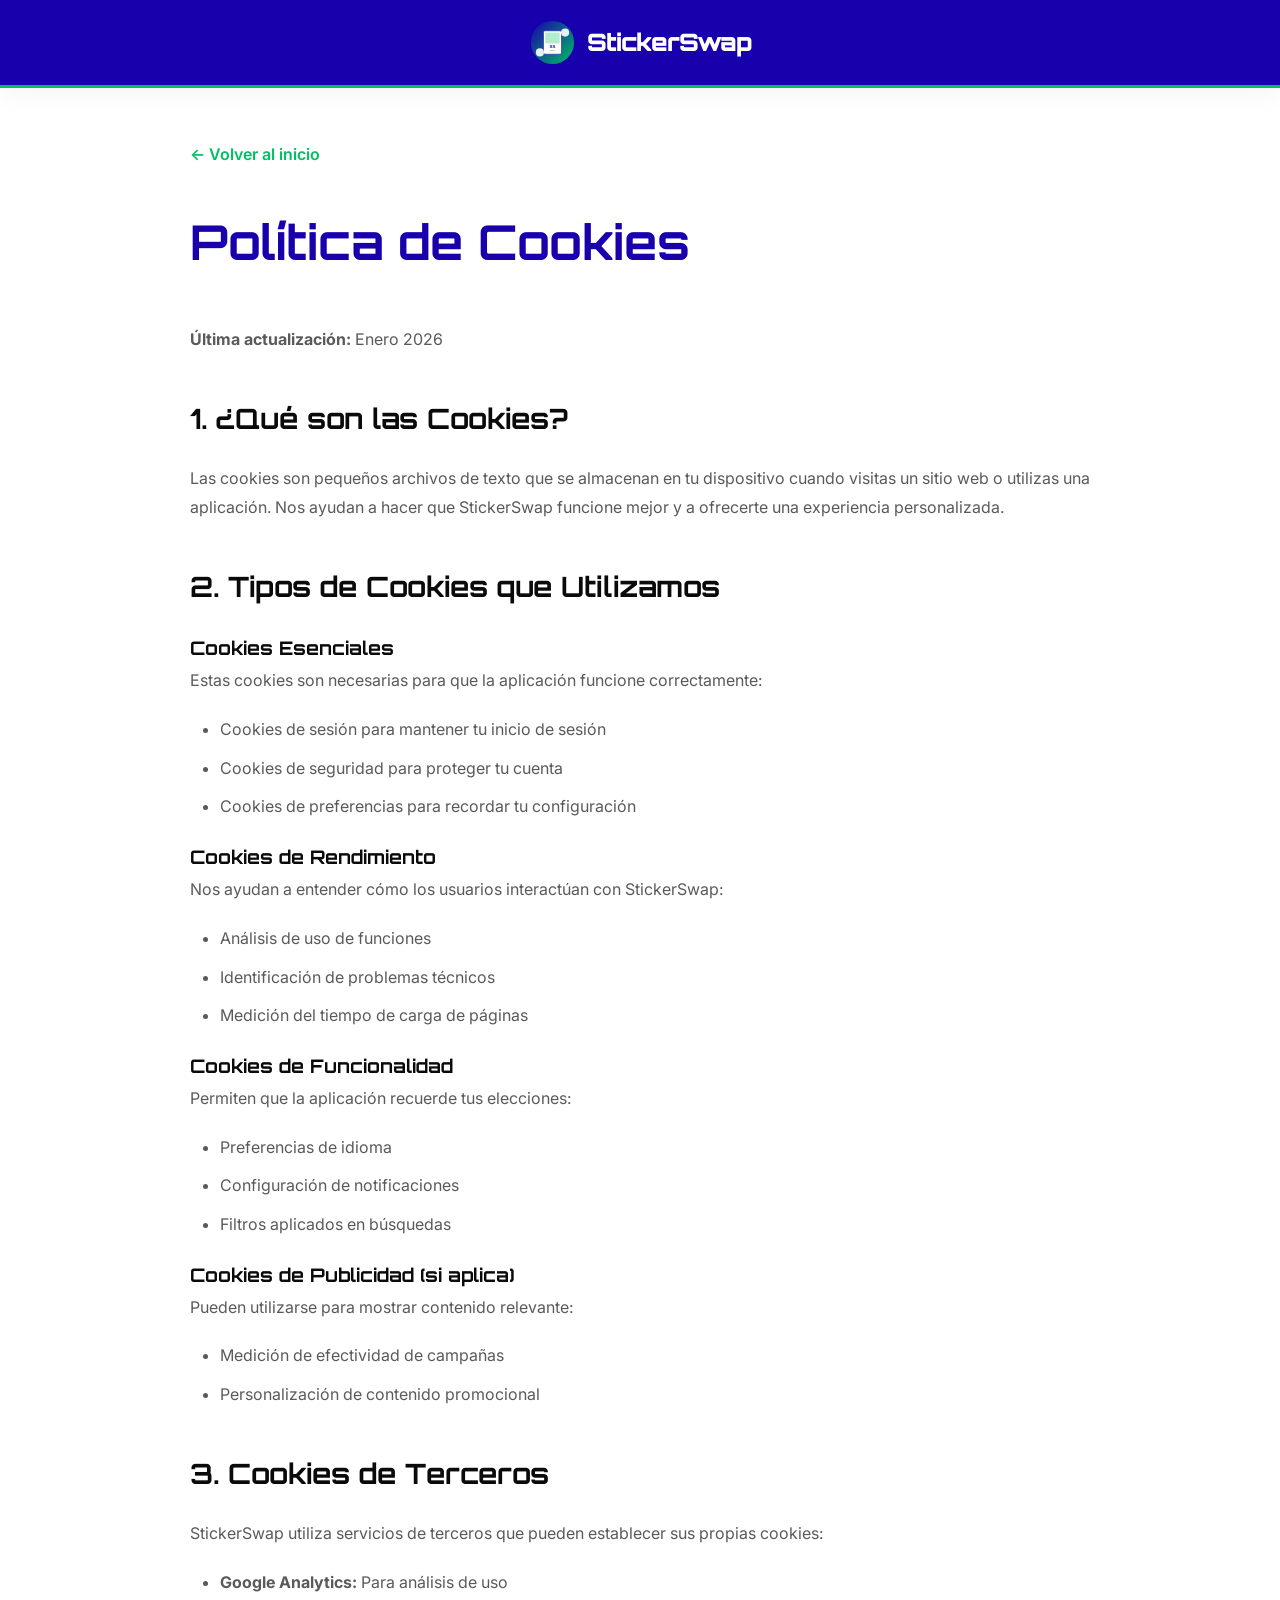
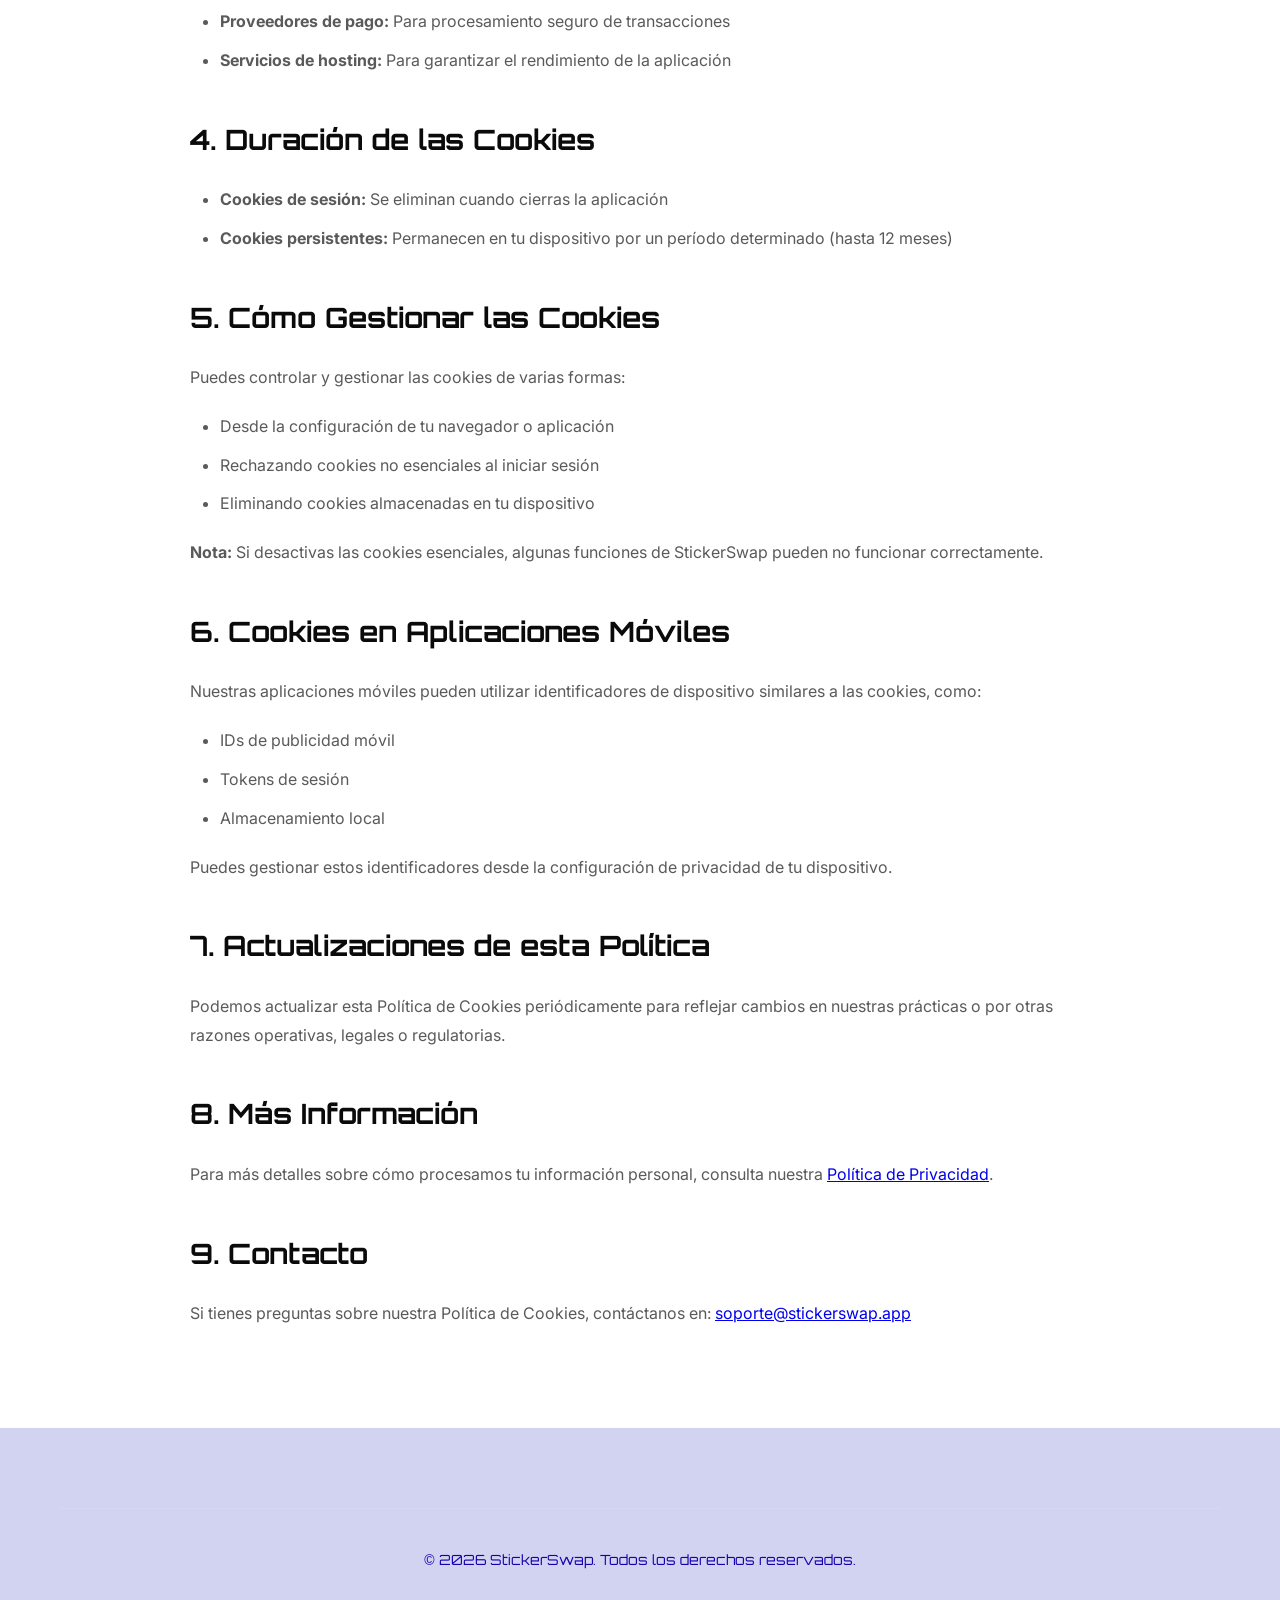
==== cookies.html @ e16f17c2 "Initial commit: StickerSwapWeb project" ====
<!DOCTYPE html>
<html lang="es">
<head>
    <meta charset="UTF-8">
    <meta name="viewport" content="width=device-width, initial-scale=1.0">
    <title>Política de Cookies - StickerSwap</title>
    <link rel="preconnect" href="https://fonts.googleapis.com">
    <link rel="preconnect" href="https://fonts.gstatic.com" crossorigin>
    <link href="https://fonts.googleapis.com/css2?family=Orbitron:wght@400;500;600;700;800;900&family=Inter:wght@300;400;500;600;700&display=swap" rel="stylesheet">
    <link rel="stylesheet" href="styles.css">
    <style>
        .legal-page {
            padding: 140px 0 80px;
            background: white;
        }
        .legal-content {
            max-width: 900px;
            margin: 0 auto;
            line-height: 1.8;
        }
        .legal-content h1 {
            font-size: 48px;
            margin-bottom: 40px;
            color: var(--primary);
        }
        .legal-content h2 {
            font-size: 28px;
            margin-top: 40px;
            margin-bottom: 20px;
            color: var(--dark);
        }
        .legal-content p {
            margin-bottom: 20px;
            color: #5a5a5a;
        }
        .legal-content ul {
            margin-bottom: 20px;
            padding-left: 30px;
        }
        .legal-content li {
            margin-bottom: 10px;
            color: #5a5a5a;
        }
        .back-link {
            display: inline-block;
            margin-bottom: 30px;
            color: var(--secondary);
            text-decoration: none;
            font-weight: 600;
        }
        .back-link:hover {
            text-decoration: underline;
        }
    </style>
</head>
<body>
    <nav>
        <div class="container">
            <div class="logo">
                <img src="assets/logo-placeholder.svg" alt="StickerSwap Logo">
                <span>StickerSwap</span>
            </div>
        </div>
    </nav>

    <section class="legal-page">
        <div class="container">
            <div class="legal-content">
                <a href="index.html" class="back-link">← Volver al inicio</a>
                <h1>Política de Cookies</h1>
                
                <p><strong>Última actualización:</strong> Enero 2026</p>
                
                <h2>1. ¿Qué son las Cookies?</h2>
                <p>Las cookies son pequeños archivos de texto que se almacenan en tu dispositivo cuando visitas un sitio web o utilizas una aplicación. Nos ayudan a hacer que StickerSwap funcione mejor y a ofrecerte una experiencia personalizada.</p>
                
                <h2>2. Tipos de Cookies que Utilizamos</h2>
                
                <h3>Cookies Esenciales</h3>
                <p>Estas cookies son necesarias para que la aplicación funcione correctamente:</p>
                <ul>
                    <li>Cookies de sesión para mantener tu inicio de sesión</li>
                    <li>Cookies de seguridad para proteger tu cuenta</li>
                    <li>Cookies de preferencias para recordar tu configuración</li>
                </ul>
                
                <h3>Cookies de Rendimiento</h3>
                <p>Nos ayudan a entender cómo los usuarios interactúan con StickerSwap:</p>
                <ul>
                    <li>Análisis de uso de funciones</li>
                    <li>Identificación de problemas técnicos</li>
                    <li>Medición del tiempo de carga de páginas</li>
                </ul>
                
                <h3>Cookies de Funcionalidad</h3>
                <p>Permiten que la aplicación recuerde tus elecciones:</p>
                <ul>
                    <li>Preferencias de idioma</li>
                    <li>Configuración de notificaciones</li>
                    <li>Filtros aplicados en búsquedas</li>
                </ul>
                
                <h3>Cookies de Publicidad (si aplica)</h3>
                <p>Pueden utilizarse para mostrar contenido relevante:</p>
                <ul>
                    <li>Medición de efectividad de campañas</li>
                    <li>Personalización de contenido promocional</li>
                </ul>
                
                <h2>3. Cookies de Terceros</h2>
                <p>StickerSwap utiliza servicios de terceros que pueden establecer sus propias cookies:</p>
                <ul>
                    <li><strong>Google Analytics:</strong> Para análisis de uso</li>
                    <li><strong>Proveedores de pago:</strong> Para procesamiento seguro de transacciones</li>
                    <li><strong>Servicios de hosting:</strong> Para garantizar el rendimiento de la aplicación</li>
                </ul>
                
                <h2>4. Duración de las Cookies</h2>
                <ul>
                    <li><strong>Cookies de sesión:</strong> Se eliminan cuando cierras la aplicación</li>
                    <li><strong>Cookies persistentes:</strong> Permanecen en tu dispositivo por un período determinado (hasta 12 meses)</li>
                </ul>
                
                <h2>5. Cómo Gestionar las Cookies</h2>
                <p>Puedes controlar y gestionar las cookies de varias formas:</p>
                <ul>
                    <li>Desde la configuración de tu navegador o aplicación</li>
                    <li>Rechazando cookies no esenciales al iniciar sesión</li>
                    <li>Eliminando cookies almacenadas en tu dispositivo</li>
                </ul>
                <p><strong>Nota:</strong> Si desactivas las cookies esenciales, algunas funciones de StickerSwap pueden no funcionar correctamente.</p>
                
                <h2>6. Cookies en Aplicaciones Móviles</h2>
                <p>Nuestras aplicaciones móviles pueden utilizar identificadores de dispositivo similares a las cookies, como:</p>
                <ul>
                    <li>IDs de publicidad móvil</li>
                    <li>Tokens de sesión</li>
                    <li>Almacenamiento local</li>
                </ul>
                <p>Puedes gestionar estos identificadores desde la configuración de privacidad de tu dispositivo.</p>
                
                <h2>7. Actualizaciones de esta Política</h2>
                <p>Podemos actualizar esta Política de Cookies periódicamente para reflejar cambios en nuestras prácticas o por otras razones operativas, legales o regulatorias.</p>
                
                <h2>8. Más Información</h2>
                <p>Para más detalles sobre cómo procesamos tu información personal, consulta nuestra <a href="privacidad.html">Política de Privacidad</a>.</p>
                
                <h2>9. Contacto</h2>
                <p>Si tienes preguntas sobre nuestra Política de Cookies, contáctanos en: <a href="mailto:soporte@stickerswap.app">soporte@stickerswap.app</a></p>
            </div>
        </div>
    </section>

    <footer>
        <div class="container">
            <div class="footer-bottom" style="padding-top: 40px;">
                <p>&copy; 2026 StickerSwap. Todos los derechos reservados.</p>
            </div>
        </div>
    </footer>
</body>
</html>
---- styles.css ----
* {
    margin: 0;
    padding: 0;
    box-sizing: border-box;
}

:root {
    --primary: #1800ad;
    --secondary: #00bf63;
    --accent: #00bf63;
    --dark: #0a0a0a;
    --light: #f5f7fa;
    --white: #ffffff;
}

body {
    font-family: 'Inter', -apple-system, BlinkMacSystemFont, sans-serif;
    line-height: 1.6;
    color: var(--dark);
    overflow-x: hidden;
    background: var(--light);
}

h1, h2, h3, .logo, .section-title {
    font-family: 'Orbitron', sans-serif;
}

.container {
    max-width: 1200px;
    margin: 0 auto;
    padding: 0 20px;
}

/* Navigation */
nav {
    position: fixed;
    width: 100%;
    background: #1800ad;
    backdrop-filter: blur(20px);
    -webkit-backdrop-filter: blur(20px);
    box-shadow: 0 4px 30px rgba(0, 0, 0, 0.05);
    z-index: 1000;
    top: 0;
    border-bottom: 3px solid #00bf63;
}

nav .container {
    display: flex;
    justify-content: center;
    align-items: center;
    padding: 20px;
}

.logo {
    display: flex;
    align-items: center;
    gap: 12px;
    font-size: 24px;
    font-weight: 900;
    color: #ffffff;
    letter-spacing: -1px;
}

.logo img {
    width: 45px;
    height: 45px;
    filter: drop-shadow(0 2px 8px rgba(24, 0, 173, 0.2));
}

.nav-links {
    display: flex;
    gap: 35px;
    list-style: none;
}

.nav-links a {
    text-decoration: none;
    color: #00bf63;
    font-weight: 1000;
    font-size: 14px;
    text-transform: uppercase;
    letter-spacing: 0.5px;
    transition: all 0.3s cubic-bezier(0.4, 0, 0.2, 1);
    position: relative;
    font-family: 'Orbitron', sans-serif;
}

.nav-links a::after {
    content: '';
    position: absolute;
    bottom: -5px;
    left: 0;
    width: 0;
    height: 2px;
    background: var(--secondary);
    transition: width 0.3s cubic-bezier(0.4, 0, 0.2, 1);
}

.nav-links a:hover {
    color: #00bf63;
}

.nav-links a:hover::after {
    width: 100%;
}

/* Hero Section */
.hero {
    background: var(--primary);
    padding: 180px 0 120px;
    text-align: center;
    color: white;
    position: relative;
    overflow: hidden;
}

.hero::before {
    content: '';
    position: absolute;
    top: -50%;
    right: -10%;
    width: 600px;
    height: 600px;
    background: radial-gradient(circle, rgba(0, 191, 99, 0.15) 0%, transparent 70%);
    border-radius: 50%;
    animation: float 20s infinite ease-in-out;
}

.hero::after {
    content: '';
    position: absolute;
    bottom: -30%;
    left: -5%;
    width: 500px;
    height: 500px;
    background: radial-gradient(circle, rgba(0, 191, 99, 0.1) 0%, transparent 70%);
    border-radius: 50%;
    animation: float 15s infinite ease-in-out reverse;
}

@keyframes float {
    0%, 100% { transform: translate(0, 0) scale(1); }
    50% { transform: translate(30px, -30px) scale(1.1); }
}

.hero-content {
    position: relative;
    z-index: 1;
}

.hero-logo {
    width: 280px;
    height: 280px;
    margin: -80px auto 30px;
    animation: logoEntrance 1s cubic-bezier(0.34, 1.56, 0.64, 1);
    background: transparent;
}

@keyframes logoEntrance {
    0% {
        opacity: 0;
        transform: scale(0.5) rotate(-10deg);
    }
    100% {
        opacity: 1;
        transform: scale(1) rotate(0deg);
    }
}

.hero-logo img {
    width: 100%;
    height: 100%;
    object-fit: contain;
    filter: none;
    background: transparent;
    mix-blend-mode: normal;
}

.hero h1 {
    font-size: 72px;
    font-weight: 900;
    margin-bottom: 15px;
    letter-spacing: -2px;
    background: linear-gradient(to right, #ffffff, #00bf63);
    -webkit-background-clip: text;
    -webkit-text-fill-color: transparent;
    background-clip: text;
    animation: fadeInUp 0.8s cubic-bezier(0.34, 1.56, 0.64, 1) 0.2s both;
}

@keyframes fadeInUp {
    from {
        opacity: 0;
        transform: translateY(30px);
    }
    to {
        opacity: 1;
        transform: translateY(0);
    }
}

.hero p {
    font-size: 20px;
    margin-bottom: 20px;
    opacity: 0.95;
    font-weight: 400;
    animation: fadeInUp 0.8s cubic-bezier(0.34, 1.56, 0.64, 1) 0.4s both;
    font-family: 'Orbitron', sans-serif;
}

.app-badges {
    display: flex;
    gap: 20px;
    justify-content: center;
    margin-top: 50px;
    animation: fadeInUp 0.8s cubic-bezier(0.34, 1.56, 0.64, 1) 0.6s both;
}

.badge {
    background: rgba(255, 255, 255, 0.15);
    backdrop-filter: blur(10px);
    -webkit-backdrop-filter: blur(10px);
    padding: 14px 32px;
    border-radius: 50px;
    display: flex;
    align-items: center;
    gap: 12px;
    text-decoration: none;
    color: white;
    font-weight: 700;
    font-size: 15px;
    transition: all 0.4s cubic-bezier(0.4, 0, 0.2, 1);
    border: 2px solid rgba(255, 255, 255, 0.2);
    font-family: 'Orbitron', sans-serif;
}

.badge:hover {
    transform: translateY(-5px) scale(1.05);
    background: rgba(255, 255, 255, 0.25);
    border-color: var(--secondary);
    box-shadow: 0 20px 40px rgba(0, 191, 99, 0.3);
}

.badge svg {
    width: 24px;
    height: 24px;
}

.coming-soon {
    background: var(--secondary);
    color: white;
    padding: 10px 24px;
    border-radius: 50px;
    font-size: 13px;
    font-weight: 800;
    display: inline-block;
    margin-bottom: 15px;
    text-transform: uppercase;
    letter-spacing: 1px;
    box-shadow: 0 8px 24px rgba(0, 191, 99, 0.4);
    animation: pulse 2s infinite;
}

@keyframes pulse {
    0%, 100% { box-shadow: 0 8px 24px rgba(0, 191, 99, 0.4); }
    50% { box-shadow: 0 8px 32px rgba(0, 191, 99, 0.6); }
}

/* Features Section */
.features {
    padding: 120px 0;
    background: var(--light);
    position: relative;
}

.section-title {
    text-align: center;
    font-size: 48px;
    font-weight: 900;
    margin-bottom: 70px;
    color: #1800ad;
    letter-spacing: -1.5px;
    position: relative;
}

.section-title::after {
    content: '';
    position: absolute;
    bottom: -15px;
    left: 50%;
    transform: translateX(-50%);
    width: 80px;
    height: 4px;
    background: var(--secondary);
    border-radius: 2px;
}

.features-grid {
    display: grid;
    grid-template-columns: repeat(auto-fit, minmax(320px, 1fr));
    gap: 30px;
}

.feature-card {
    background: white;
    padding: 45px 35px;
    border-radius: 24px;
    box-shadow: 0 4px 24px rgba(0, 0, 0, 0.06);
    transition: all 0.4s cubic-bezier(0.4, 0, 0.2, 1);
    border: 1px solid #00bf63;
    position: relative;
    overflow: hidden;
    text-align: center;
}

.feature-card::before {
    content: '';
    position: absolute;
    top: 0;
    left: 0;
    width: 100%;
    height: 4px;
    background: linear-gradient(90deg, var(--primary), var(--secondary));
    transform: scaleX(0);
    transform-origin: left;
    transition: transform 0.4s cubic-bezier(0.4, 0, 0.2, 1);
}

.feature-card:hover::before {
    transform: scaleX(1);
}

.feature-card:hover {
    transform: translateY(-12px);
    box-shadow: 0 20px 60px rgba(24, 0, 173, 0.15);
}

.feature-icon {
    width: 70px;
    height: 70px;
    background: linear-gradient(135deg, var(--secondary), #00d67a);
    border-radius: 18px;
    display: flex;
    align-items: center;
    justify-content: center;
    margin: 0 auto 25px;
    font-size: 32px;
    box-shadow: 0 8px 24px rgba(0, 191, 99, 0.3);
    transition: all 0.4s cubic-bezier(0.4, 0, 0.2, 1);
    color: white;
}

.feature-card:hover .feature-icon {
    transform: scale(1.1) rotate(5deg);
}

.feature-card h3 {
    font-size: 22px;
    margin-bottom: 16px;
    color: var(--primary);
    font-weight: 800;
    letter-spacing: -0.5px;
    font-family: 'Orbitron', sans-serif;
}

.feature-card p {
    color: #1800ad;
    line-height: 1.8;
    font-size: 15px;
    font-family: 'Orbitron', sans-serif;
    font-weight: 600;
}

/* How It Works */
.how-it-works {
    padding: 120px 0;
    background: rgb(210, 210, 241);
    position: relative;
}

.steps {
    display: grid;
    grid-template-columns: repeat(auto-fit, minmax(250px, 1fr));
    gap: 50px;
    margin-top: 80px;
    position: relative;
}

.step {
    text-align: center;
    position: relative;
}

.step-number {
    width: 90px;
    height: 90px;
    background: var(--primary);
    color: white;
    border-radius: 50%;
    display: flex;
    align-items: center;
    justify-content: center;
    font-size: 38px;
    font-weight: 900;
    margin: 0 auto 25px;
    box-shadow: 0 12px 36px rgba(24, 0, 173, 0.35);
    position: relative;
    font-family: 'Orbitron', sans-serif;
    transition: all 0.4s cubic-bezier(0.4, 0, 0.2, 1);
}

.step-number::after {
    content: '';
    position: absolute;
    inset: -8px;
    border: 3px solid var(--secondary);
    border-radius: 50%;
    opacity: 0;
    transition: all 0.4s cubic-bezier(0.4, 0, 0.2, 1);
}

.step:hover .step-number {
    transform: scale(1.15);
}

.step:hover .step-number::after {
    opacity: 1;
    inset: -12px;
}

.step h3 {
    font-size: 20px;
    margin-bottom: 16px;
    color: #1800ad;
    font-weight: 800;
    font-family: 'Orbitron', sans-serif;
}

.step p {
    color: #1800ad;
    font-size: 15px;
    line-height: 1.7;
    font-family: 'Orbitron', sans-serif;
    font-weight: 600;
}

/* Pricing */
.pricing {
    padding: 120px 0;
    background: linear-gradient(180deg, var(--light) 0%, white 100%);
}

.pricing-cards {
    display: grid;
    grid-template-columns: repeat(auto-fit, minmax(320px, 1fr));
    gap: 40px;
    margin-top: 80px;
    max-width: 800px;
    margin-left: auto;
    margin-right: auto;
}

.pricing-card {
    background: white;
    border-radius: 28px;
    padding: 50px 40px;
    box-shadow: 0 8px 32px rgba(0, 0, 0, 0.08);
    position: relative;
    transition: all 0.5s cubic-bezier(0.4, 0, 0.2, 1);
    border: 2px solid transparent;
}

.pricing-card:hover {
    transform: scale(1.05);
    box-shadow: 0 20px 60px rgba(0, 0, 0, 0.12);
}

.pricing-card.premium {
    border: 2px solid var(--secondary);
    background: linear-gradient(135deg, #ffffff 0%, #f0fff8 100%);
    transform: scale(1.05);
}

.pricing-card.premium:hover {
    transform: scale(1.08);
}

.popular-badge {
    position: absolute;
    top: -18px;
    right: 30px;
    background: var(--secondary);
    color: white;
    padding: 8px 24px;
    border-radius: 50px;
    font-size: 12px;
    font-weight: 900;
    text-transform: uppercase;
    letter-spacing: 1px;
    box-shadow: 0 6px 20px rgba(0, 191, 99, 0.4);
}

.plan-name {
    font-size: 32px;
    font-weight: 900;
    margin-bottom: 15px;
    color: #1800ad;
    letter-spacing: -1px;
}

.pricing-card.premium .plan-name {
    font-family: 'Orbitron', sans-serif;
}

.plan-price {
    font-size: 40px;
    font-weight: 900;
    color: var(--primary);
    margin-bottom: 40px;
    font-family: 'Orbitron', sans-serif;
    letter-spacing: -2px;
}

.plan-price span {
    font-size: 18px;
    color: #5a5a5a;
    font-family: 'Inter', sans-serif;
    font-weight: 600;
}

.plan-features {
    list-style: none;
    margin-bottom: 35px;
}

.plan-features li {
    padding: 16px 0;
    border-bottom: 1px solid rgba(0, 0, 0, 0.05);
    display: flex;
    align-items: center;
    gap: 12px;
    font-size: 15px;
    font-weight: 600;
    font-family: 'Orbitron', sans-serif;
}

.plan-features li::before {
    content: '✓';
    color: var(--secondary);
    font-weight: bold;
    font-size: 20px;
    width: 24px;
    height: 24px;
    display: flex;
    align-items: center;
    justify-content: center;
    background: rgba(0, 191, 99, 0.1);
    border-radius: 50%;
    flex-shrink: 0;
}

.plan-features li.disabled {
    color: #ec0707;
}

.plan-features li.disabled::before {
    content: '✗';
    color: #ec0707;
    background: rgba(206, 22, 22, 0.05);
}

/* Benefits */
.benefits {
    padding: 120px 0;
    background: rgb(210, 210, 241);
    color: #1800ad;
    position: relative;
    overflow: hidden;
}

.benefits::before {
    content: '';
    position: absolute;
    top: -30%;
    left: -10%;
    width: 500px;
    height: 500px;
    background: radial-gradient(circle, rgba(255, 255, 255, 0.1) 0%, transparent 70%);
    border-radius: 50%;
}

.benefits .section-title {
    color: #1800ad;
}

.benefits .section-title::after {
    background: #00bf63;
}

.benefits-grid {
    display: grid;
    grid-template-columns: repeat(auto-fit, minmax(250px, 1fr));
    gap: 50px;
    margin-top: 80px;
    position: relative;
    z-index: 1;
}

.benefit-item {
    text-align: center;
    transition: transform 0.4s cubic-bezier(0.4, 0, 0.2, 1);
}

.benefit-item:hover {
    transform: translateY(-10px);
}

.benefit-icon {
    font-size: 56px;
    margin-bottom: 24px;
    filter: drop-shadow(0 4px 12px rgba(255, 255, 255, 0.2));
}

.benefit-item h3 {
    font-size: 22px;
    margin-bottom: 16px;
    font-weight: 800;
    letter-spacing: -0.5px;
    font-family: 'Orbitron', sans-serif;
}

.benefit-item p {
    opacity: 0.95;
    line-height: 1.8;
    font-size: 15px;
    font-family: 'Orbitron', sans-serif;
    font-weight: 600;
}

/* FAQ */
.faq {
    padding: 120px 0;
    background: white;
}

.faq-list {
    max-width: 900px;
    margin: 80px auto 0;
}

.faq-item {
    background: var(--light);
    margin-bottom: 20px;
    border-radius: 20px;
    overflow: hidden;
    border: 2px solid transparent;
    transition: all 0.3s cubic-bezier(0.4, 0, 0.2, 1);
}

.faq-item:hover {
    border-color: rgba(0, 191, 99, 0.2);
}

.faq-item.active {
    border-color: var(--secondary);
    box-shadow: 0 8px 24px rgba(0, 191, 99, 0.15);
}

.faq-question {
    padding: 28px 35px;
    cursor: pointer;
    font-size: 17px;
    font-weight: 700;
    display: flex;
    justify-content: space-between;
    align-items: center;
    color: var(--primary);
    transition: all 0.3s cubic-bezier(0.4, 0, 0.2, 1);
    font-family: 'Orbitron', sans-serif;
}

.faq-question:hover {
    color: var(--primary);
}

.faq-answer {
    padding: 0 35px;
    max-height: 0;
    overflow: hidden;
    transition: all 0.4s cubic-bezier(0.4, 0, 0.2, 1);
    color: var(--primary);
    font-size: 15px;
    line-height: 1.8;
    font-family: 'Orbitron', sans-serif;
    font-weight: 600;
}

.faq-item.active .faq-answer {
    padding: 0 35px 28px;
    max-height: 500px;
}

.faq-toggle {
    font-size: 28px;
    transition: transform 0.4s cubic-bezier(0.4, 0, 0.2, 1);
    color: var(--secondary);
    font-weight: 300;
}

.faq-item.active .faq-toggle {
    transform: rotate(45deg);
}

/* Footer */
footer {
    background: rgb(210, 210, 241);
    color: #1800ad;
    padding: 80px 0 30px;
    position: relative;
}

.footer-content {
    display: grid;
    grid-template-columns: repeat(auto-fit, minmax(250px, 1fr));
    gap: 50px;
    margin-bottom: 50px;
    text-align: center;
}

.footer-section h3 {
    margin-bottom: 24px;
    color: var(--secondary);
    font-weight: 900;
    font-size: 18px;
    letter-spacing: -0.5px;
    font-family: 'Orbitron', sans-serif;
}

.footer-section p {
    color: #1800ad;
    font-family: 'Orbitron', sans-serif;
}

.footer-links {
    list-style: none;
}

.footer-links li {
    margin-bottom: 12px;
}

.footer-links a {
    color: #1800ad;
    text-decoration: none;
    transition: all 0.3s cubic-bezier(0.4, 0, 0.2, 1);
    font-size: 15px;
    font-family: 'Orbitron', sans-serif;
    font-weight: 700;
}

.footer-links a:hover {
    color: var(--secondary);
}

.footer-bottom {
    text-align: center;
    padding-top: 40px;
    border-top: 1px solid rgba(255, 255, 255, 0.1);
    color: #1800ad;
    font-size: 14px;
    font-family: 'Orbitron', sans-serif;
}

/* Responsive */
@media (max-width: 768px) {
    .hero h1 {
        font-size: 42px;
    }

    .hero p {
        font-size: 17px;
    }

    .section-title {
        font-size: 36px;
    }

    .nav-links {
        display: none;
    }

    .app-badges {
        flex-direction: column;
        align-items: center;
    }

    .hero-logo {
        width: 140px;
        height: 140px;
    }

    .pricing-card.premium {
        transform: scale(1);
    }
}
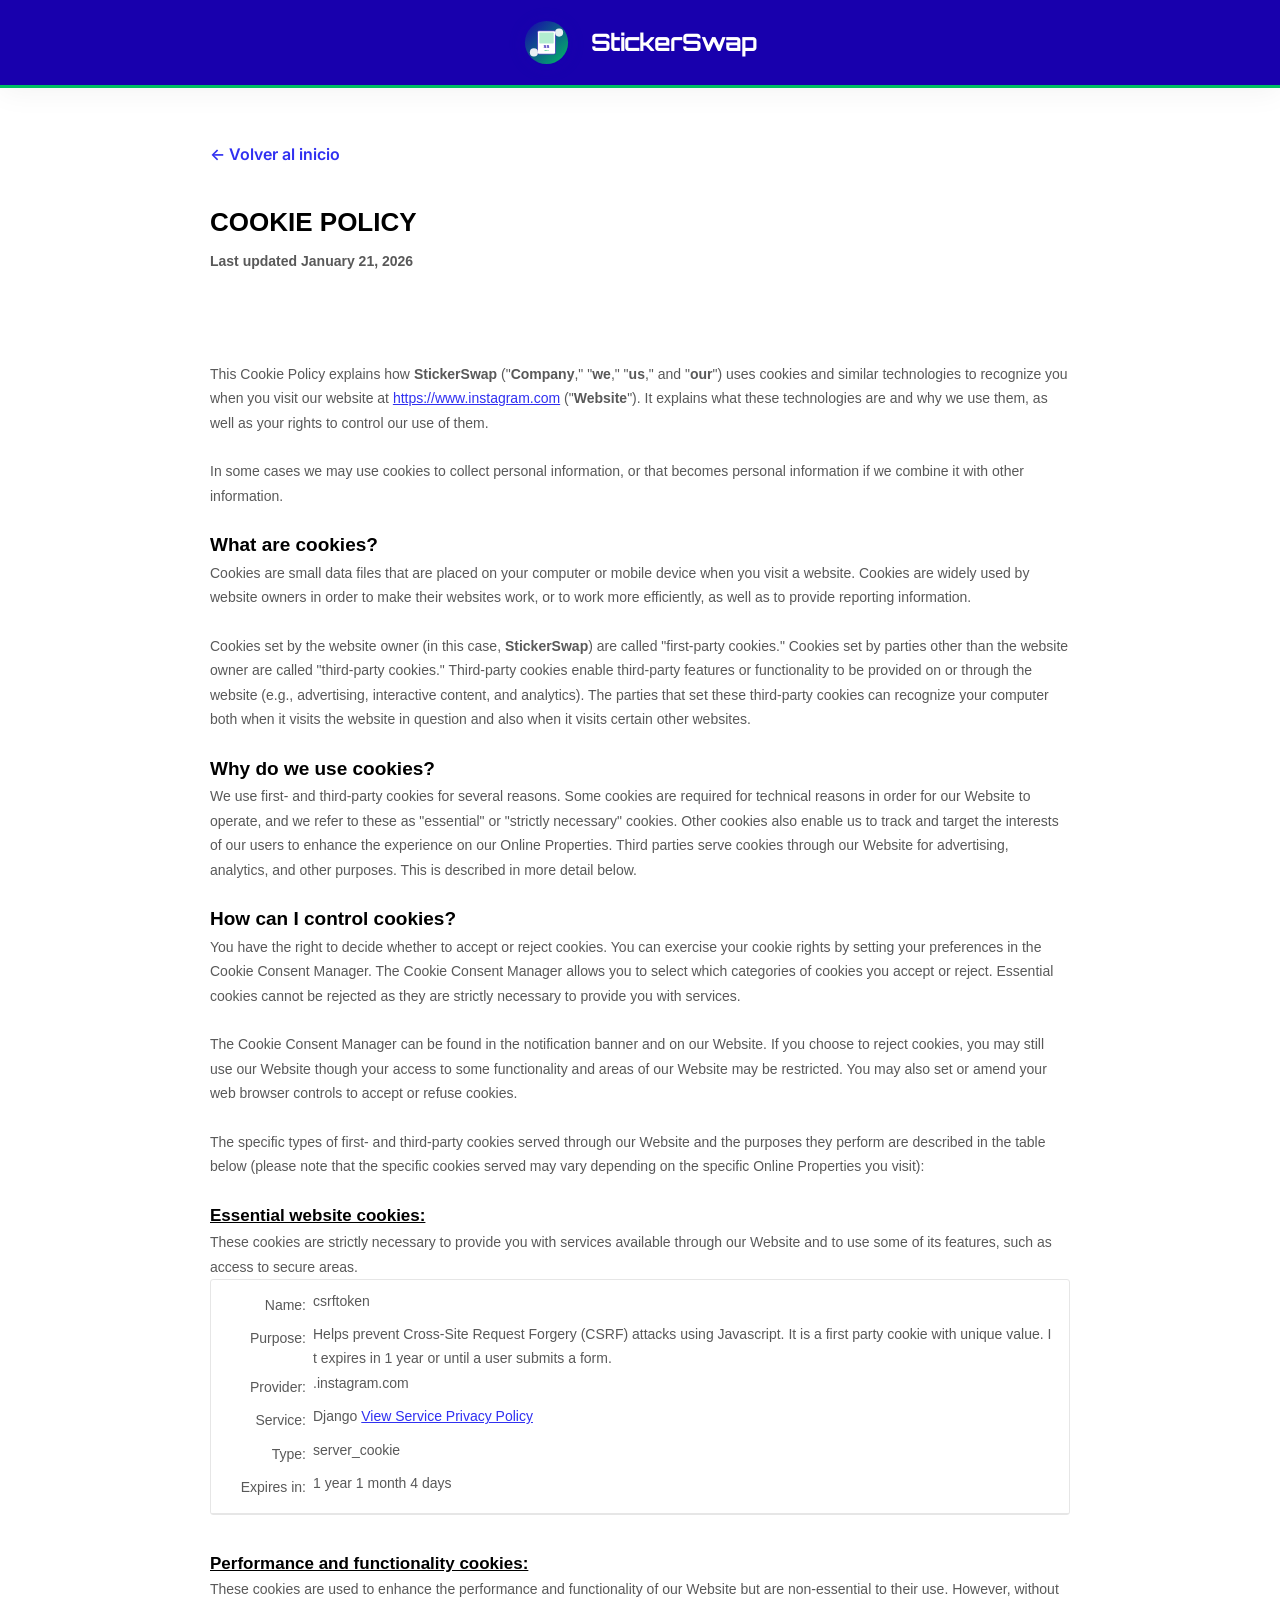
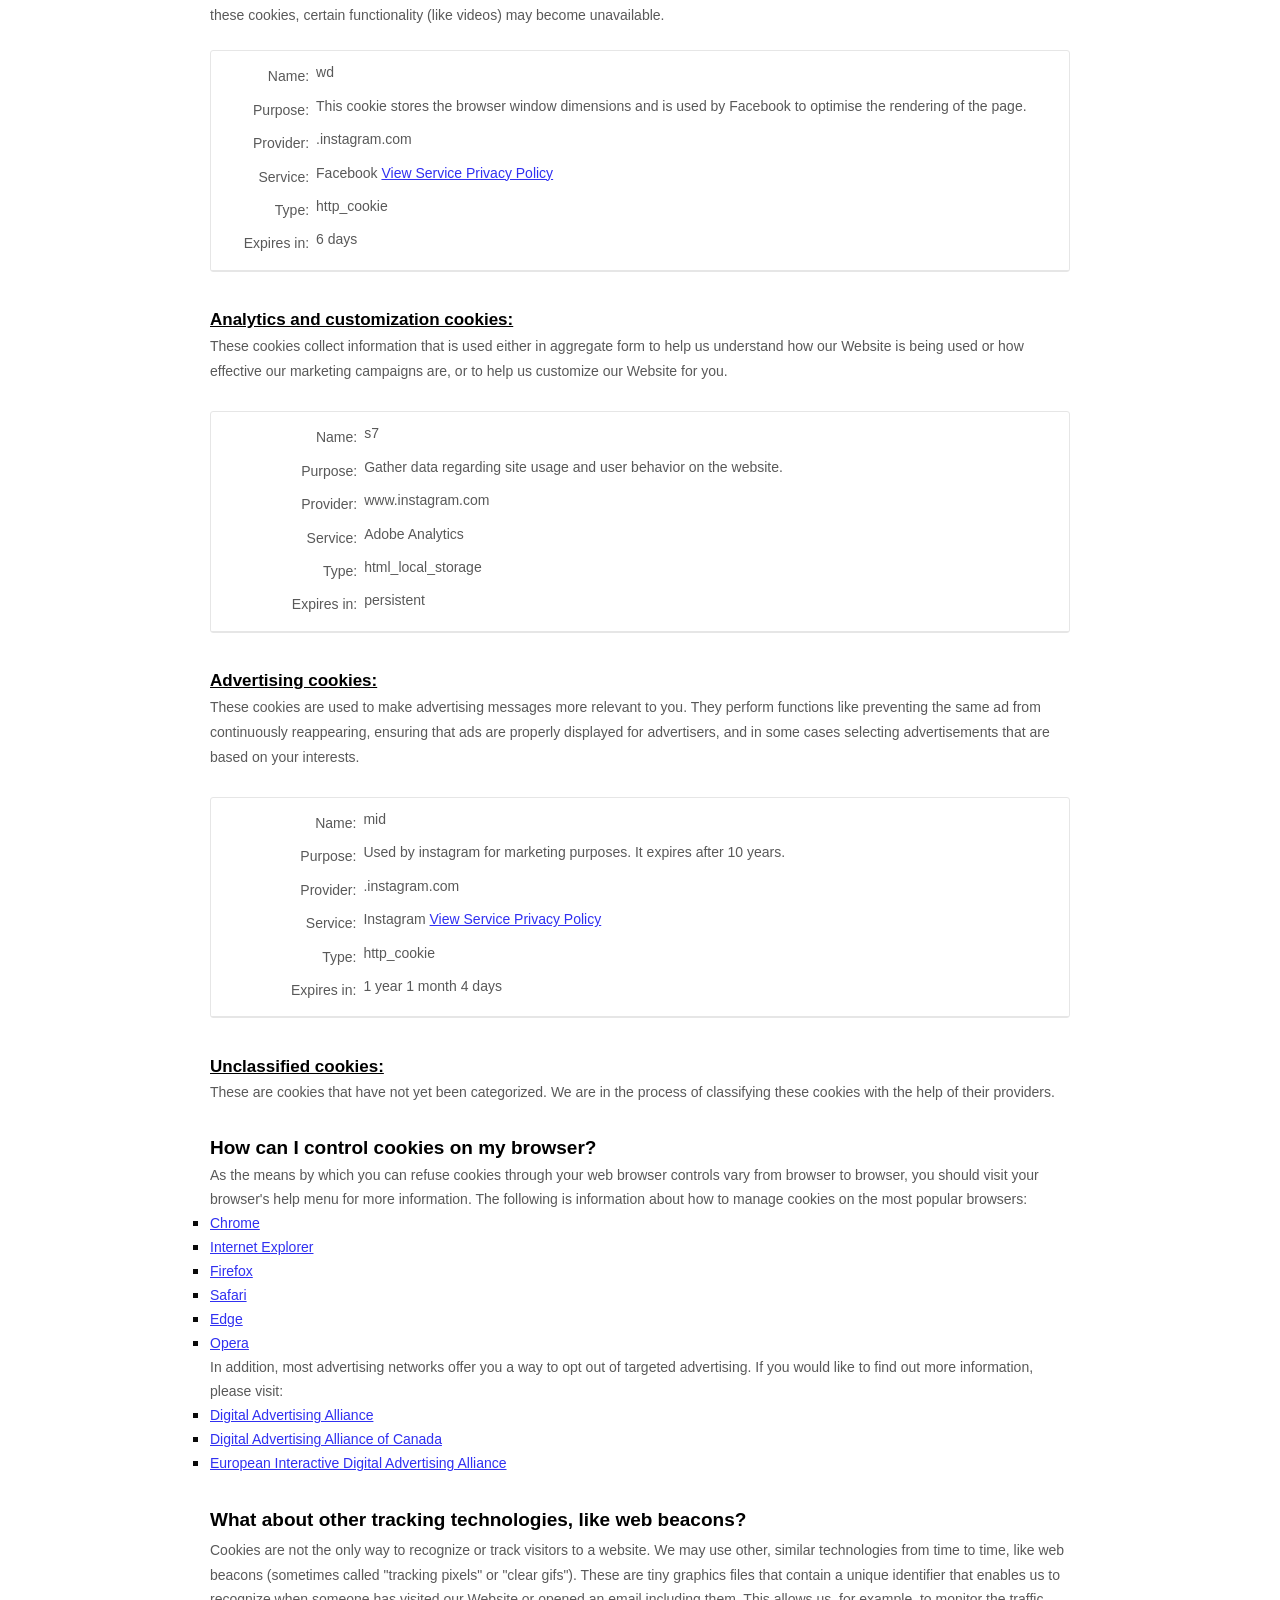
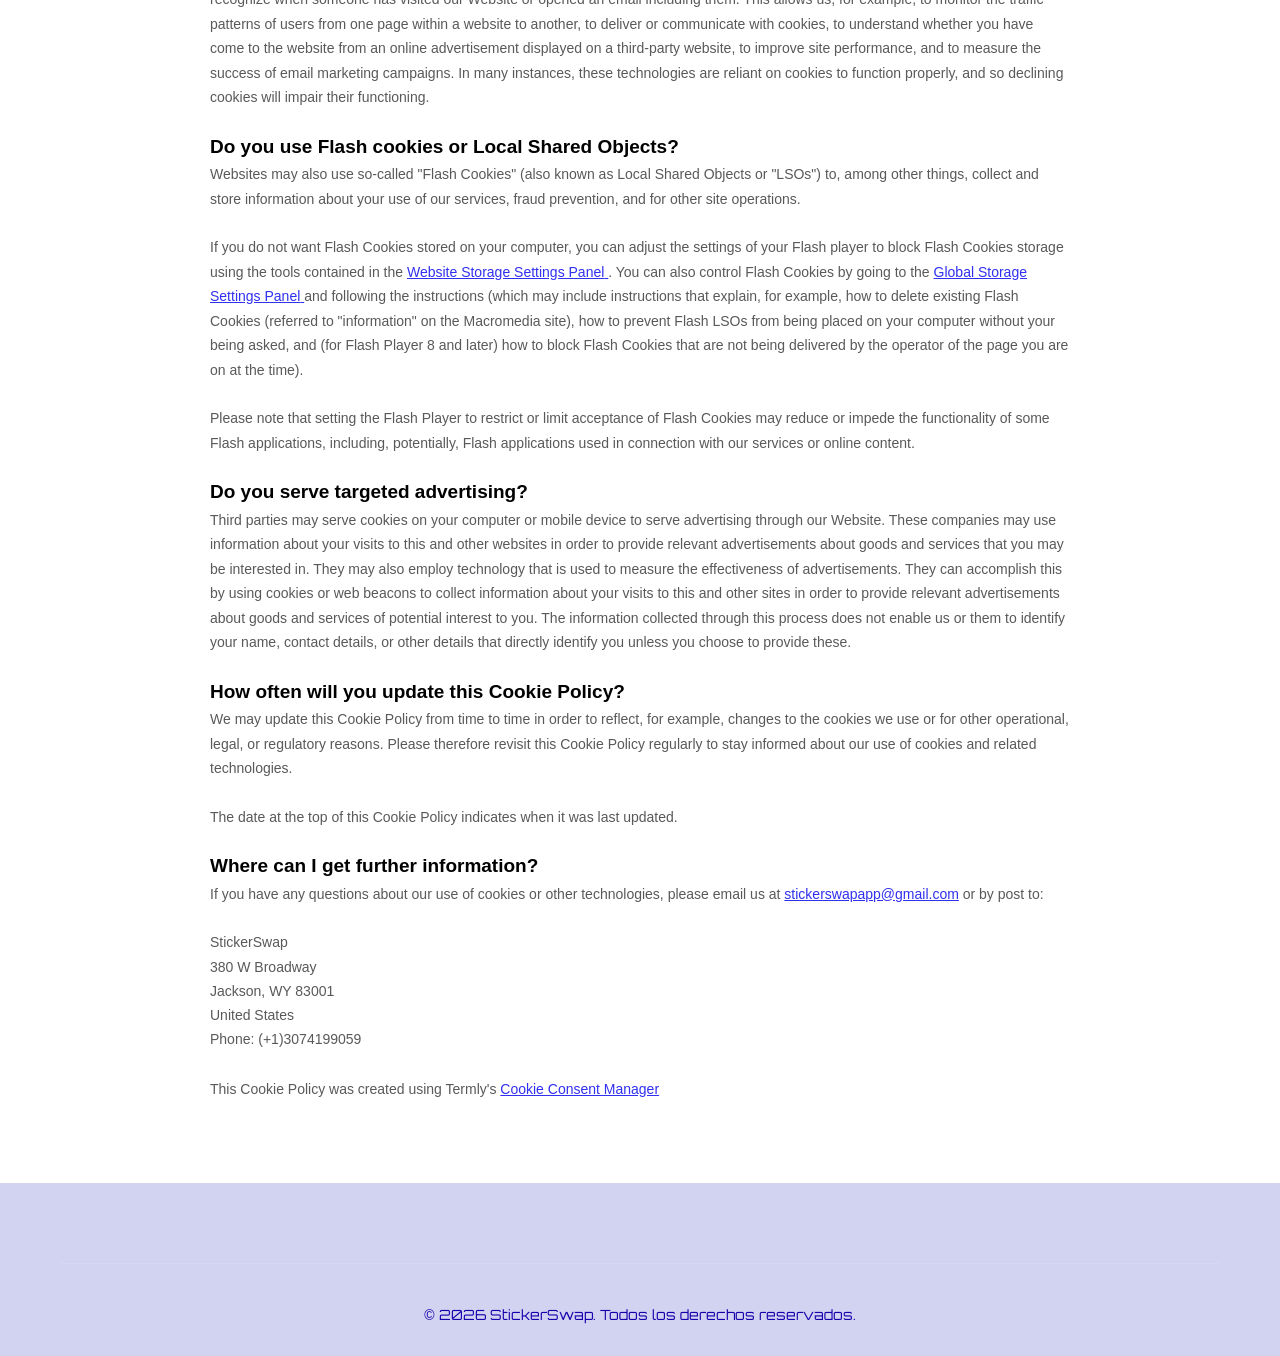
==== commit 8716ce63: "FaltaTerms" ====
--- a/cookies.html
+++ b/cookies.html
@@ -8,6 +8,100 @@
     <link rel="preconnect" href="https://fonts.gstatic.com" crossorigin>
     <link href="https://fonts.googleapis.com/css2?family=Orbitron:wght@400;500;600;700;800;900&family=Inter:wght@300;400;500;600;700&display=swap" rel="stylesheet">
     <link rel="stylesheet" href="styles.css">
+    
+    <style>
+        [data-custom-class='body'], [data-custom-class='body'] * {
+            background: transparent !important;
+        }
+        [data-custom-class='title'], [data-custom-class='title'] * {
+            font-family: Arial !important;
+            font-size: 26px !important;
+            color: #000000 !important;
+        }
+        [data-custom-class='subtitle'], [data-custom-class='subtitle'] * {
+            font-family: Arial !important;
+            color: #595959 !important;
+            font-size: 14px !important;
+        }
+        [data-custom-class='heading_1'], [data-custom-class='heading_1'] * {
+            font-family: Arial !important;
+            font-size: 19px !important;
+            color: #000000 !important;
+        }
+        [data-custom-class='heading_2'], [data-custom-class='heading_2'] * {
+            font-family: Arial !important;
+            font-size: 17px !important;
+            color: #000000 !important;
+        }
+        [data-custom-class='body_text'], [data-custom-class='body_text'] * {
+            color: #595959 !important;
+            font-size: 14px !important;
+            font-family: Arial !important;
+        }
+        [data-custom-class='link'], [data-custom-class='link'] * {
+            color: #3030F1 !important;
+            font-size: 14px !important;
+            font-family: Arial !important;
+            word-break: break-word !important;
+        }
+        ul {
+            list-style-type: square;
+        }
+        ul > li > ul {
+            list-style-type: circle;
+        }
+        ul > li > ul > li > ul {
+            list-style-type: square;
+        }
+        ol li {
+            font-family: Arial;
+        }
+        
+        /* Cookie table styles */
+        section[data-custom-class='body_text'] {
+            width: 100%;
+            border: 1px solid #e6e6e6;
+            margin: 0 0 10px;
+            border-radius: 3px;
+            text-align: left;
+        }
+        
+        section[data-custom-class='body_text'] > div {
+            padding: 8px 13px;
+            border-bottom: 1px solid #e6e6e6;
+        }
+        
+        section[data-custom-class='body_text'] table {
+            width: 100%;
+        }
+        
+        section[data-custom-class='body_text'] tr {
+            font-family: Roboto, Arial;
+            font-size: 12px;
+            line-height: 1.67;
+            margin: 0 0 8px;
+            vertical-align: top;
+        }
+        
+        section[data-custom-class='body_text'] th {
+            text-align: right;
+            color: #19243c;
+            min-width: 80px;
+            font-weight: normal;
+            padding: 4px 0;
+        }
+        
+        section[data-custom-class='body_text'] td {
+            display: inline-block;
+            margin-left: 5px;
+        }
+        
+        section[data-custom-class='body_text'] td span {
+            color: #8b93a7;
+            word-break: break-all;
+        }
+    </style>
+
     <style>
         .legal-page {
             padding: 140px 0 80px;
@@ -16,40 +110,24 @@
         .legal-content {
             max-width: 900px;
             margin: 0 auto;
+            padding: 0 20px;
             line-height: 1.8;
-        }
-        .legal-content h1 {
-            font-size: 48px;
-            margin-bottom: 40px;
-            color: var(--primary);
-        }
-        .legal-content h2 {
-            font-size: 28px;
-            margin-top: 40px;
-            margin-bottom: 20px;
-            color: var(--dark);
-        }
-        .legal-content p {
-            margin-bottom: 20px;
-            color: #5a5a5a;
-        }
-        .legal-content ul {
-            margin-bottom: 20px;
-            padding-left: 30px;
-        }
-        .legal-content li {
-            margin-bottom: 10px;
-            color: #5a5a5a;
         }
         .back-link {
             display: inline-block;
             margin-bottom: 30px;
-            color: var(--secondary);
+            color: #3030F1;
             text-decoration: none;
             font-weight: 600;
+            font-family: 'Inter', sans-serif;
         }
         .back-link:hover {
             text-decoration: underline;
+        }
+        nav .logo span {
+            font-family: 'Orbitron', sans-serif;
+            font-weight: bold;
+            margin-left: 10px;
         }
     </style>
 </head>
@@ -67,96 +145,711 @@
         <div class="container">
             <div class="legal-content">
                 <a href="index.html" class="back-link">← Volver al inicio</a>
-                <h1>Política de Cookies</h1>
                 
-                <p><strong>Última actualización:</strong> Enero 2026</p>
-                
-                <h2>1. ¿Qué son las Cookies?</h2>
-                <p>Las cookies son pequeños archivos de texto que se almacenan en tu dispositivo cuando visitas un sitio web o utilizas una aplicación. Nos ayudan a hacer que StickerSwap funcione mejor y a ofrecerte una experiencia personalizada.</p>
-                
-                <h2>2. Tipos de Cookies que Utilizamos</h2>
-                
-                <h3>Cookies Esenciales</h3>
-                <p>Estas cookies son necesarias para que la aplicación funcione correctamente:</p>
-                <ul>
-                    <li>Cookies de sesión para mantener tu inicio de sesión</li>
-                    <li>Cookies de seguridad para proteger tu cuenta</li>
-                    <li>Cookies de preferencias para recordar tu configuración</li>
-                </ul>
-                
-                <h3>Cookies de Rendimiento</h3>
-                <p>Nos ayudan a entender cómo los usuarios interactúan con StickerSwap:</p>
-                <ul>
-                    <li>Análisis de uso de funciones</li>
-                    <li>Identificación de problemas técnicos</li>
-                    <li>Medición del tiempo de carga de páginas</li>
-                </ul>
-                
-                <h3>Cookies de Funcionalidad</h3>
-                <p>Permiten que la aplicación recuerde tus elecciones:</p>
-                <ul>
-                    <li>Preferencias de idioma</li>
-                    <li>Configuración de notificaciones</li>
-                    <li>Filtros aplicados en búsquedas</li>
-                </ul>
-                
-                <h3>Cookies de Publicidad (si aplica)</h3>
-                <p>Pueden utilizarse para mostrar contenido relevante:</p>
-                <ul>
-                    <li>Medición de efectividad de campañas</li>
-                    <li>Personalización de contenido promocional</li>
-                </ul>
-                
-                <h2>3. Cookies de Terceros</h2>
-                <p>StickerSwap utiliza servicios de terceros que pueden establecer sus propias cookies:</p>
-                <ul>
-                    <li><strong>Google Analytics:</strong> Para análisis de uso</li>
-                    <li><strong>Proveedores de pago:</strong> Para procesamiento seguro de transacciones</li>
-                    <li><strong>Servicios de hosting:</strong> Para garantizar el rendimiento de la aplicación</li>
-                </ul>
-                
-                <h2>4. Duración de las Cookies</h2>
-                <ul>
-                    <li><strong>Cookies de sesión:</strong> Se eliminan cuando cierras la aplicación</li>
-                    <li><strong>Cookies persistentes:</strong> Permanecen en tu dispositivo por un período determinado (hasta 12 meses)</li>
-                </ul>
-                
-                <h2>5. Cómo Gestionar las Cookies</h2>
-                <p>Puedes controlar y gestionar las cookies de varias formas:</p>
-                <ul>
-                    <li>Desde la configuración de tu navegador o aplicación</li>
-                    <li>Rechazando cookies no esenciales al iniciar sesión</li>
-                    <li>Eliminando cookies almacenadas en tu dispositivo</li>
-                </ul>
-                <p><strong>Nota:</strong> Si desactivas las cookies esenciales, algunas funciones de StickerSwap pueden no funcionar correctamente.</p>
-                
-                <h2>6. Cookies en Aplicaciones Móviles</h2>
-                <p>Nuestras aplicaciones móviles pueden utilizar identificadores de dispositivo similares a las cookies, como:</p>
-                <ul>
-                    <li>IDs de publicidad móvil</li>
-                    <li>Tokens de sesión</li>
-                    <li>Almacenamiento local</li>
-                </ul>
-                <p>Puedes gestionar estos identificadores desde la configuración de privacidad de tu dispositivo.</p>
-                
-                <h2>7. Actualizaciones de esta Política</h2>
-                <p>Podemos actualizar esta Política de Cookies periódicamente para reflejar cambios en nuestras prácticas o por otras razones operativas, legales o regulatorias.</p>
-                
-                <h2>8. Más Información</h2>
-                <p>Para más detalles sobre cómo procesamos tu información personal, consulta nuestra <a href="privacidad.html">Política de Privacidad</a>.</p>
-                
-                <h2>9. Contacto</h2>
-                <p>Si tienes preguntas sobre nuestra Política de Cookies, contáctanos en: <a href="mailto:soporte@stickerswap.app">soporte@stickerswap.app</a></p>
+                <div data-custom-class="body">
+                    <div>
+                        <strong>
+                            <span style="font-size: 26px;">
+                                <span data-custom-class="title">
+                                    <h1>COOKIE POLICY</h1>
+                                </span>
+                            </span>
+                        </strong>
+                    </div>
+                    
+                    <div>
+                        <span style="color: rgb(127, 127, 127);">
+                            <strong>
+                                <span style="font-size: 15px;">
+                                    <span data-custom-class="subtitle">Last updated January 21, 2026</span>
+                                </span>
+                            </strong>
+                        </span>
+                    </div>
+                    
+                    <div><br></div>
+                    <div><br></div>
+                    <div><br></div>
+                    
+                    <div style="line-height: 1.5;">
+                        <span style="color: rgb(127, 127, 127);">
+                            <span style="color: rgb(89, 89, 89); font-size: 15px;">
+                                <span data-custom-class="body_text">
+                                    This Cookie Policy explains how <strong>StickerSwap</strong> ("<strong>Company</strong>," "<strong>we</strong>," "<strong>us</strong>," and "<strong>our</strong>") uses cookies and similar technologies to recognize you when you visit our website at 
+                                </span>
+                            </span>
+                            <span style="color: rgb(0, 58, 250); font-size: 15px;">
+                                <span data-custom-class="body_text">
+                                    <a target="_blank" data-custom-class="link" href="https://www.instagram.com">https://www.instagram.com</a>
+                                </span>
+                            </span>
+                            <span style="color: rgb(89, 89, 89); font-size: 15px;">
+                                <span data-custom-class="body_text">
+                                    ("<strong>Website</strong>"). It explains what these technologies are and why we use them, as well as your rights to control our use of them.
+                                </span>
+                            </span>
+                        </span>
+                    </div>
+                    
+                    <div style="line-height: 1.5;"><br></div>
+                    
+                    <div style="line-height: 1.5;">
+                        <span style="color: rgb(127, 127, 127);">
+                            <span style="color: rgb(89, 89, 89); font-size: 15px;">
+                                <span data-custom-class="body_text">
+                                    In some cases we may use cookies to collect personal information, or that becomes personal information if we combine it with other information.
+                                </span>
+                            </span>
+                        </span>
+                    </div>
+                    
+                    <div style="line-height: 1.5;"><br></div>
+                    
+                    <div style="line-height: 1.5;">
+                        <span style="color: rgb(127, 127, 127);">
+                            <span style="color: rgb(0, 0, 0); font-size: 15px;">
+                                <strong>
+                                    <span data-custom-class="heading_1">
+                                        <h2>What are cookies?</h2>
+                                    </span>
+                                </strong>
+                            </span>
+                        </span>
+                    </div>
+                    
+                    <div style="line-height: 1.5;">
+                        <span style="color: rgb(127, 127, 127);">
+                            <span style="color: rgb(89, 89, 89); font-size: 15px;">
+                                <span data-custom-class="body_text">
+                                    Cookies are small data files that are placed on your computer or mobile device when you visit a website. Cookies are widely used by website owners in order to make their websites work, or to work more efficiently, as well as to provide reporting information.
+                                </span>
+                            </span>
+                        </span>
+                    </div>
+                    
+                    <div style="line-height: 1.5;"><br></div>
+                    
+                    <div style="line-height: 1.5;">
+                        <span style="color: rgb(127, 127, 127);">
+                            <span style="color: rgb(89, 89, 89); font-size: 15px;">
+                                <span data-custom-class="body_text">
+                                    Cookies set by the website owner (in this case, <strong>StickerSwap</strong>) are called "first-party cookies." Cookies set by parties other than the website owner are called "third-party cookies." Third-party cookies enable third-party features or functionality to be provided on or through the website (e.g., advertising, interactive content, and analytics). The parties that set these third-party cookies can recognize your computer both when it visits the website in question and also when it visits certain other websites.
+                                </span>
+                            </span>
+                        </span>
+                    </div>
+                    
+                    <div style="line-height: 1.5;"><br></div>
+                    
+                    <div style="line-height: 1.5;">
+                        <span style="color: rgb(127, 127, 127);">
+                            <span style="color: rgb(0, 0, 0); font-size: 15px;">
+                                <strong>
+                                    <span data-custom-class="heading_1">
+                                        <h2>Why do we use cookies?</h2>
+                                    </span>
+                                </strong>
+                            </span>
+                        </span>
+                    </div>
+                    
+                    <div style="line-height: 1.5;">
+                        <span style="color: rgb(127, 127, 127);">
+                            <span style="color: rgb(89, 89, 89); font-size: 15px;">
+                                <span data-custom-class="body_text">
+                                    We use first- and third-party cookies for several reasons. Some cookies are required for technical reasons in order for our Website to operate, and we refer to these as "essential" or "strictly necessary" cookies. Other cookies also enable us to track and target the interests of our users to enhance the experience on our Online Properties. Third parties serve cookies through our Website for advertising, analytics, and other purposes. This is described in more detail below.
+                                </span>
+                            </span>
+                        </span>
+                    </div>
+                    
+                    <div style="line-height: 1.5;"><br></div>
+                    
+                    <div style="line-height: 1.5;">
+                        <span style="color: rgb(127, 127, 127);">
+                            <span style="color: rgb(89, 89, 89); font-size: 15px;">
+                                <span id="control" style="color: rgb(0, 0, 0);">
+                                    <strong>
+                                        <span data-custom-class="heading_1">
+                                            <h2>How can I control cookies?</h2>
+                                        </span>
+                                    </strong>
+                                </span>
+                            </span>
+                        </span>
+                    </div>
+                    
+                    <div style="line-height: 1.5;">
+                        <span style="font-size: 15px; color: rgb(89, 89, 89);">
+                            <span data-custom-class="body_text">
+                                You have the right to decide whether to accept or reject cookies. You can exercise your cookie rights by setting your preferences in the Cookie Consent Manager. The Cookie Consent Manager allows you to select which categories of cookies you accept or reject. Essential cookies cannot be rejected as they are strictly necessary to provide you with services.
+                            </span>
+                        </span>
+                    </div>
+                    
+                    <div style="line-height: 1.5;"><br></div>
+                    
+                    <div style="line-height: 1.5;">
+                        <span style="font-size: 15px; color: rgb(89, 89, 89);">
+                            <span data-custom-class="body_text">
+                                The Cookie Consent Manager can be found in the notification banner and on our Website. If you choose to reject cookies, you may still use our Website though your access to some functionality and areas of our Website may be restricted. You may also set or amend your web browser controls to accept or refuse cookies.
+                            </span>
+                        </span>
+                    </div>
+                    
+                    <div style="line-height: 1.5;"><br></div>
+                    
+                    <div style="line-height: 1.5;">
+                        <span style="font-size: 15px; color: rgb(89, 89, 89);">
+                            <span data-custom-class="body_text">
+                                The specific types of first- and third-party cookies served through our Website and the purposes they perform are described in the table below (please note that the specific cookies served may vary depending on the specific Online Properties you visit):
+                            </span>
+                        </span>
+                    </div>
+                    
+                    <div style="line-height: 1.5;">
+                        <span data-custom-class="heading_2" style="color: rgb(0, 0, 0);">
+                            <span style="font-size: 15px;">
+                                <strong>
+                                    <u>
+                                        <br>
+                                        <h3>Essential website cookies:</h3>
+                                    </u>
+                                </strong>
+                            </span>
+                        </span>
+                        <span style="color: rgb(127, 127, 127);">
+                            <span style="color: rgb(89, 89, 89); font-size: 15px;">
+                                <span data-custom-class="body_text">
+                                    These cookies are strictly necessary to provide you with services available through our Website and to use some of its features, such as access to secure areas.
+                                </span>
+                            </span>
+                        </span>
+                    </div>
+                    
+                    <div style="line-height: 1.5;">
+                        <section data-custom-class="body_text">
+                            <div>
+                                <table>
+                                    <tbody>
+                                        <tr>
+                                            <th>Name:</th>
+                                            <td><span>csrftoken</span></td>
+                                        </tr>
+                                        <tr>
+                                            <th>Purpose:</th>
+                                            <td><span>Helps prevent Cross-Site Request Forgery (CSRF) attacks using Javascript. It is a first party cookie with unique value. It expires in 1 year or until a user submits a form.</span></td>
+                                        </tr>
+                                        <tr>
+                                            <th>Provider:</th>
+                                            <td><span>.instagram.com</span></td>
+                                        </tr>
+                                        <tr>
+                                            <th>Service:</th>
+                                            <td>
+                                                <span>
+                                                    Django 
+                                                    <a data-custom-class="link" href="https://www.djangoproject.com/foundation/faq/" target="_blank">
+                                                        <span data-custom-class="link">View Service Privacy Policy</span>
+                                                    </a>
+                                                </span>
+                                            </td>
+                                        </tr>
+                                        <tr>
+                                            <th>Type:</th>
+                                            <td><span>server_cookie</span></td>
+                                        </tr>
+                                        <tr>
+                                            <th>Expires in:</th>
+                                            <td><span>1 year 1 month 4 days</span></td>
+                                        </tr>
+                                    </tbody>
+                                </table>
+                            </div>
+                        </section>
+                        
+                        <span data-custom-class="heading_2" style="color: rgb(0, 0, 0);">
+                            <span style="font-size: 15px;">
+                                <strong>
+                                    <u>
+                                        <br>
+                                        <h3>Performance and functionality cookies:</h3>
+                                    </u>
+                                </strong>
+                            </span>
+                        </span>
+                        <span style="font-size: 15px; color: rgb(89, 89, 89);">
+                            <span data-custom-class="body_text">
+                                These cookies are used to enhance the performance and functionality of our Website but are non-essential to their use. However, without these cookies, certain functionality (like videos) may become unavailable.
+                            </span>
+                        </span>
+                    </div>
+                    
+                    <div style="line-height: 1.5;"><br></div>
+                    
+                    <div style="line-height: 1.5;">
+                        <span data-custom-class="body_text">
+                            <section data-custom-class="body_text">
+                                <div>
+                                    <table>
+                                        <tbody>
+                                            <tr>
+                                                <th>Name:</th>
+                                                <td><span>wd</span></td>
+                                            </tr>
+                                            <tr>
+                                                <th>Purpose:</th>
+                                                <td><span>This cookie stores the browser window dimensions and is used by Facebook to optimise the rendering of the page.</span></td>
+                                            </tr>
+                                            <tr>
+                                                <th>Provider:</th>
+                                                <td><span>.instagram.com</span></td>
+                                            </tr>
+                                            <tr>
+                                                <th>Service:</th>
+                                                <td>
+                                                    <span>
+                                                        Facebook 
+                                                        <a data-custom-class="link" href="https://www.facebook.com/privacy/policy/" target="_blank">
+                                                            <span data-custom-class="link">View Service Privacy Policy</span>
+                                                        </a>
+                                                    </span>
+                                                </td>
+                                            </tr>
+                                            <tr>
+                                                <th>Type:</th>
+                                                <td><span>http_cookie</span></td>
+                                            </tr>
+                                            <tr>
+                                                <th>Expires in:</th>
+                                                <td><span>6 days</span></td>
+                                            </tr>
+                                        </tbody>
+                                    </table>
+                                </div>
+                            </section>
+                        </span>
+                        
+                        <span data-custom-class="heading_2" style="color: rgb(0, 0, 0);">
+                            <span style="font-size: 15px;">
+                                <strong>
+                                    <u>
+                                        <br>
+                                        <h3>Analytics and customization cookies:</h3>
+                                    </u>
+                                </strong>
+                            </span>
+                        </span>
+                        <span style="color: rgb(127, 127, 127);">
+                            <span style="color: rgb(89, 89, 89); font-size: 15px;">
+                                <span data-custom-class="body_text">
+                                    These cookies collect information that is used either in aggregate form to help us understand how our Website is being used or how effective our marketing campaigns are, or to help us customize our Website for you.
+                                </span>
+                            </span>
+                        </span>
+                    </div>
+                    
+                    <div><br></div>
+                    
+                    <div style="line-height: 1.5;">
+                        <span data-custom-class="body_text">
+                            <section data-custom-class="body_text">
+                                <div>
+                                    <table>
+                                        <tbody>
+                                            <tr>
+                                                <th>Name:</th>
+                                                <td><span>s7</span></td>
+                                            </tr>
+                                            <tr>
+                                                <th>Purpose:</th>
+                                                <td><span>Gather data regarding site usage and user behavior on the website.</span></td>
+                                            </tr>
+                                            <tr>
+                                                <th>Provider:</th>
+                                                <td><span>www.instagram.com</span></td>
+                                            </tr>
+                                            <tr>
+                                                <th>Service:</th>
+                                                <td><span>Adobe Analytics</span></td>
+                                            </tr>
+                                            <tr>
+                                                <th>Type:</th>
+                                                <td><span>html_local_storage</span></td>
+                                            </tr>
+                                            <tr>
+                                                <th>Expires in:</th>
+                                                <td><span>persistent</span></td>
+                                            </tr>
+                                        </tbody>
+                                    </table>
+                                </div>
+                            </section>
+                        </span>
+                        
+                        <span data-custom-class="heading_2" style="color: rgb(0, 0, 0);">
+                            <span style="font-size: 15px;">
+                                <strong>
+                                    <u>
+                                        <br>
+                                        <h3>Advertising cookies:</h3>
+                                    </u>
+                                </strong>
+                            </span>
+                        </span>
+                        <span style="color: rgb(127, 127, 127);">
+                            <span style="color: rgb(89, 89, 89); font-size: 15px;">
+                                <span data-custom-class="body_text">
+                                    These cookies are used to make advertising messages more relevant to you. They perform functions like preventing the same ad from continuously reappearing, ensuring that ads are properly displayed for advertisers, and in some cases selecting advertisements that are based on your interests.
+                                </span>
+                            </span>
+                        </span>
+                    </div>
+                    
+                    <div><br></div>
+                    
+                    <div style="line-height: 1.5;">
+                        <span data-custom-class="body_text">
+                            <section data-custom-class="body_text">
+                                <div>
+                                    <table>
+                                        <tbody>
+                                            <tr>
+                                                <th>Name:</th>
+                                                <td><span>mid</span></td>
+                                            </tr>
+                                            <tr>
+                                                <th>Purpose:</th>
+                                                <td><span>Used by instagram for marketing purposes. It expires after 10 years.</span></td>
+                                            </tr>
+                                            <tr>
+                                                <th>Provider:</th>
+                                                <td><span>.instagram.com</span></td>
+                                            </tr>
+                                            <tr>
+                                                <th>Service:</th>
+                                                <td>
+                                                    <span>
+                                                        Instagram 
+                                                        <a data-custom-class="link" href="https://www.instagram.com/legal/privacy/" target="_blank">
+                                                            <span data-custom-class="link">View Service Privacy Policy</span>
+                                                        </a>
+                                                    </span>
+                                                </td>
+                                            </tr>
+                                            <tr>
+                                                <th>Type:</th>
+                                                <td><span>http_cookie</span></td>
+                                            </tr>
+                                            <tr>
+                                                <th>Expires in:</th>
+                                                <td><span>1 year 1 month 4 days</span></td>
+                                            </tr>
+                                        </tbody>
+                                    </table>
+                                </div>
+                            </section>
+                        </span>
+                        
+                        <span data-custom-class="heading_2" style="color: rgb(0, 0, 0);">
+                            <span style="font-size: 15px;">
+                                <strong>
+                                    <u>
+                                        <br>
+                                        <h3>Unclassified cookies:</h3>
+                                    </u>
+                                </strong>
+                            </span>
+                        </span>
+                        <span style="color: rgb(127, 127, 127);">
+                            <span style="color: rgb(89, 89, 89); font-size: 15px;">
+                                <span data-custom-class="body_text">
+                                    These are cookies that have not yet been categorized. We are in the process of classifying these cookies with the help of their providers.
+                                </span>
+                            </span>
+                        </span>
+                    </div>
+                    
+                    <div><br></div>
+                    
+                    <div style="line-height: 1.5;">
+                        <span style="color: rgb(127, 127, 127);">
+                            <span style="color: rgb(0, 0, 0); font-size: 15px;">
+                                <strong>
+                                    <span data-custom-class="heading_1">
+                                        <h2>How can I control cookies on my browser?</h2>
+                                    </span>
+                                </strong>
+                            </span>
+                        </span>
+                    </div>
+                    
+                    <div style="line-height: 1.5;">
+                        <span data-custom-class="body_text">
+                            As the means by which you can refuse cookies through your web browser controls vary from browser to browser, you should visit your browser's help menu for more information. The following is information about how to manage cookies on the most popular browsers:
+                        </span>
+                    </div>
+                    
+                    <ul>
+                        <li style="line-height: 1.5;">
+                            <span style="color: rgb(0, 58, 250);">
+                                <a data-custom-class="link" href="https://support.google.com/chrome/answer/95647#zippy=%2Callow-or-block-cookies" rel="noopener noreferrer" target="_blank">
+                                    <span style="font-size: 15px;">Chrome</span>
+                                </a>
+                            </span>
+                        </li>
+                        <li style="line-height: 1.5;">
+                            <span style="color: rgb(0, 58, 250);">
+                                <a data-custom-class="link" href="https://support.microsoft.com/en-us/windows/delete-and-manage-cookies-168dab11-0753-043d-7c16-ede5947fc64d" rel="noopener noreferrer" target="_blank">
+                                    <span style="font-size: 15px;">Internet Explorer</span>
+                                </a>
+                            </span>
+                        </li>
+                        <li style="line-height: 1.5;">
+                            <span style="color: rgb(0, 58, 250);">
+                                <a data-custom-class="link" href="https://support.mozilla.org/en-US/kb/enhanced-tracking-protection-firefox-desktop?redirectslug=enable-and-disable-cookies-website-preferences&redirectlocale=en-US" rel="noopener noreferrer" target="_blank">
+                                    <span style="font-size: 15px;">Firefox</span>
+                                </a>
+                            </span>
+                        </li>
+                        <li style="line-height: 1.5;">
+                            <span style="color: rgb(0, 58, 250);">
+                                <a data-custom-class="link" href="https://support.apple.com/en-ie/guide/safari/sfri11471/mac" rel="noopener noreferrer" target="_blank">
+                                    <span style="font-size: 15px;">Safari</span>
+                                </a>
+                            </span>
+                        </li>
+                        <li style="line-height: 1.5;">
+                            <span style="color: rgb(0, 58, 250);">
+                                <a data-custom-class="link" href="https://support.microsoft.com/en-us/windows/microsoft-edge-browsing-data-and-privacy-bb8174ba-9d73-dcf2-9b4a-c582b4e640dd" rel="noopener noreferrer" target="_blank">
+                                    <span style="font-size: 15px;">Edge</span>
+                                </a>
+                            </span>
+                        </li>
+                        <li style="line-height: 1.5;">
+                            <span style="color: rgb(0, 58, 250);">
+                                <a data-custom-class="link" href="https://help.opera.com/en/latest/web-preferences/" rel="noopener noreferrer" target="_blank">
+                                    <span style="font-size: 15px;">Opera</span>
+                                </a>
+                            </span>
+                        </li>
+                    </ul>
+                    
+                    <div style="line-height: 1.5;">
+                        <span data-custom-class="body_text">
+                            In addition, most advertising networks offer you a way to opt out of targeted advertising. If you would like to find out more information, please visit:
+                        </span>
+                    </div>
+                    
+                    <ul>
+                        <li style="line-height: 1.5;">
+                            <span style="color: rgb(0, 58, 250);">
+                                <a data-custom-class="link" href="http://www.aboutads.info/choices/" rel="noopener noreferrer" target="_blank">
+                                    <span style="font-size: 15px;">Digital Advertising Alliance</span>
+                                </a>
+                            </span>
+                        </li>
+                        <li style="line-height: 1.5;">
+                            <span style="color: rgb(0, 58, 250);">
+                                <a data-custom-class="link" href="https://youradchoices.ca/" rel="noopener noreferrer" target="_blank">
+                                    <span style="color: rgb(0, 58, 250); font-size: 15px;">Digital Advertising Alliance of Canada</span>
+                                </a>
+                            </span>
+                        </li>
+                        <li style="line-height: 1.5;">
+                            <span style="color: rgb(0, 58, 250);">
+                                <a data-custom-class="link" href="http://www.youronlinechoices.com/" rel="noopener noreferrer" target="_blank">
+                                    <span style="font-size: 15px;">European Interactive Digital Advertising Alliance</span>
+                                </a>
+                            </span>
+                        </li>
+                    </ul>
+                    
+                    <div><br></div>
+                    
+                    <div>
+                        <strong>
+                            <span data-custom-class="heading_1">
+                                <h2>What about other tracking technologies, like web beacons?</h2>
+                            </span>
+                        </strong>
+                    </div>
+                    
+                    <div style="line-height: 1.5;">
+                        <span style="color: rgb(127, 127, 127);">
+                            <span style="color: rgb(89, 89, 89); font-size: 15px;">
+                                <span data-custom-class="body_text">
+                                    Cookies are not the only way to recognize or track visitors to a website. We may use other, similar technologies from time to time, like web beacons (sometimes called "tracking pixels" or "clear gifs"). These are tiny graphics files that contain a unique identifier that enables us to recognize when someone has visited our Website or opened an email including them. This allows us, for example, to monitor the traffic patterns of users from one page within a website to another, to deliver or communicate with cookies, to understand whether you have come to the website from an online advertisement displayed on a third-party website, to improve site performance, and to measure the success of email marketing campaigns. In many instances, these technologies are reliant on cookies to function properly, and so declining cookies will impair their functioning.
+                                </span>
+                            </span>
+                        </span>
+                    </div>
+                    
+                    <div style="line-height: 1.5;"><br></div>
+                    
+                    <div style="line-height: 1.5;">
+                        <span data-custom-class="heading_1">
+                            <strong>
+                                <h2>Do you use Flash cookies or Local Shared Objects?</h2>
+                            </strong>
+                        </span>
+                    </div>
+                    
+                    <div style="line-height: 1.5;">
+                        <span style="font-size: 15px; color: rgb(89, 89, 89);">
+                            <span data-custom-class="body_text">
+                                Websites may also use so-called "Flash Cookies" (also known as Local Shared Objects or "LSOs") to, among other things, collect and store information about your use of our services, fraud prevention, and for other site operations.
+                            </span>
+                        </span>
+                    </div>
+                    
+                    <div style="line-height: 1.5;"><br></div>
+                    
+                    <div style="line-height: 1.5;">
+                        <span style="font-size: 15px; color: rgb(89, 89, 89);">
+                            <span data-custom-class="body_text">
+                                If you do not want Flash Cookies stored on your computer, you can adjust the settings of your Flash player to block Flash Cookies storage using the tools contained in the 
+                            </span>
+                        </span>
+                        <span data-custom-class="body_text">
+                            <span style="color: rgb(0, 58, 250);">
+                                <a data-custom-class="link" href="http://www.macromedia.com/support/documentation/en/flashplayer/help/settings_manager07.html" rel="noopener noreferrer" target="_blank">
+                                    <span style="font-size: 15px;">Website Storage Settings Panel</span>
+                                </a>
+                            </span>
+                            <span style="font-size: 15px; color: rgb(89, 89, 89);">
+                                . You can also control Flash Cookies by going to the 
+                            </span>
+                            <span style="color: rgb(0, 58, 250);">
+                                <a data-custom-class="link" href="http://www.macromedia.com/support/documentation/en/flashplayer/help/settings_manager03.html" rel="noopener noreferrer" target="_blank">
+                                    <span style="font-size: 15px;">Global Storage Settings Panel</span>
+                                </a>
+                            </span>
+                        </span>
+                        <span style="font-size: 15px; color: rgb(89, 89, 89);">
+                            <span data-custom-class="body_text">
+                                 and following the instructions (which may include instructions that explain, for example, how to delete existing Flash Cookies (referred to "information" on the Macromedia site), how to prevent Flash LSOs from being placed on your computer without your being asked, and (for Flash Player 8 and later) how to block Flash Cookies that are not being delivered by the operator of the page you are on at the time).
+                            </span>
+                        </span>
+                    </div>
+                    
+                    <div style="line-height: 1.5;"><br></div>
+                    
+                    <div style="line-height: 1.5;">
+                        <span style="font-size: 15px; color: rgb(89, 89, 89);">
+                            <span data-custom-class="body_text">
+                                Please note that setting the Flash Player to restrict or limit acceptance of Flash Cookies may reduce or impede the functionality of some Flash applications, including, potentially, Flash applications used in connection with our services or online content.
+                            </span>
+                        </span>
+                    </div>
+                    
+                    <div style="line-height: 1.5;"><br></div>
+                    
+                    <div style="line-height: 1.5;">
+                        <strong>
+                            <span data-custom-class="heading_1">
+                                <h2>Do you serve targeted advertising?</h2>
+                            </span>
+                        </strong>
+                    </div>
+                    
+                    <div style="line-height: 1.5;">
+                        <span style="font-size: 15px; color: rgb(89, 89, 89);">
+                            <span data-custom-class="body_text">
+                                Third parties may serve cookies on your computer or mobile device to serve advertising through our Website. These companies may use information about your visits to this and other websites in order to provide relevant advertisements about goods and services that you may be interested in. They may also employ technology that is used to measure the effectiveness of advertisements. They can accomplish this by using cookies or web beacons to collect information about your visits to this and other sites in order to provide relevant advertisements about goods and services of potential interest to you. The information collected through this process does not enable us or them to identify your name, contact details, or other details that directly identify you unless you choose to provide these.
+                            </span>
+                        </span>
+                    </div>
+                    
+                    <div style="line-height: 1.5;"><br></div>
+                    
+                    <div style="line-height: 1.5;">
+                        <strong>
+                            <span data-custom-class="heading_1">
+                                <h2>How often will you update this Cookie Policy?</h2>
+                            </span>
+                        </strong>
+                    </div>
+                    
+                    <div style="line-height: 1.5;">
+                        <span style="font-size: 15px; color: rgb(89, 89, 89);">
+                            <span data-custom-class="body_text">
+                                We may update this Cookie Policy from time to time in order to reflect, for example, changes to the cookies we use or for other operational, legal, or regulatory reasons. Please therefore revisit this Cookie Policy regularly to stay informed about our use of cookies and related technologies.
+                            </span>
+                        </span>
+                    </div>
+                    
+                    <div style="line-height: 1.5;"><br></div>
+                    
+                    <div style="line-height: 1.5;">
+                        <span style="font-size: 15px; color: rgb(89, 89, 89);">
+                            <span data-custom-class="body_text">
+                                The date at the top of this Cookie Policy indicates when it was last updated.
+                            </span>
+                        </span>
+                    </div>
+                    
+                    <div style="line-height: 1.5;"><br></div>
+                    
+                    <div style="line-height: 1.5;">
+                        <strong>
+                            <span data-custom-class="heading_1">
+                                <h2>Where can I get further information?</h2>
+                            </span>
+                        </strong>
+                    </div>
+                    
+                    <div style="line-height: 1.5;">
+                        <span style="font-size: 15px; color: rgb(89, 89, 89);">
+                            <span data-custom-class="body_text">
+                                If you have any questions about our use of cookies or other technologies, please email us at <a target="_blank" data-custom-class="link" href="mailto:stickerswapapp@gmail.com">stickerswapapp@gmail.com</a> or by post to:
+                            </span>
+                        </span>
+                    </div>
+                    
+                    <div style="line-height: 1.5;"><br></div>
+                    
+                    <div style="line-height: 1.5;">
+                        <span style="font-size: 15px; color: rgb(89, 89, 89);">
+                            <span data-custom-class="body_text">StickerSwap</span>
+                        </span>
+                    </div>
+                    
+                    <div style="line-height: 1.5;">
+                        <span style="font-size: 15px;">
+                            <span data-custom-class="body_text">380 W Broadway</span>
+                        </span>
+                    </div>
+                    
+                    <div style="line-height: 1.5;">
+                        <span data-custom-class="body_text">Jackson, WY 83001</span>
+                    </div>
+                    
+                    <div style="line-height: 1.5;">
+                        <span data-custom-class="body_text">United States</span>
+                    </div>
+                    
+                    <div style="line-height: 1.5;">
+                        <span data-custom-class="body_text">Phone: (+1)3074199059</span>
+                    </div>
+                    
+                    <div style="line-height: 1.5;"><br></div>
+                    
+                    <div>
+                        <span data-custom-class='body_text'>This Cookie Policy was created using Termly's </span>
+                        <a href="https://termly.io/products/cookie-consent-manager/" target="_blank" rel="noopener external" data-custom-class='link'>Cookie Consent Manager</a>
+                    </div>
+                </div>
             </div>
         </div>
     </section>
 
     <footer>
         <div class="container">
-            <div class="footer-bottom" style="padding-top: 40px;">
+            <div class="footer-bottom" style="padding-top: 40px; text-align: center;">
                 <p>&copy; 2026 StickerSwap. Todos los derechos reservados.</p>
             </div>
         </div>
     </footer>
 </body>
-</html>
+</html>
--- a/styles.css
+++ b/styles.css
@@ -181,10 +181,7 @@
     font-weight: 900;
     margin-bottom: 15px;
     letter-spacing: -2px;
-    background: linear-gradient(to right, #ffffff, #00bf63);
-    -webkit-background-clip: text;
-    -webkit-text-fill-color: transparent;
-    background-clip: text;
+    color: #00bf63;
     animation: fadeInUp 0.8s cubic-bezier(0.34, 1.56, 0.64, 1) 0.2s both;
 }
 
@@ -297,7 +294,7 @@
 
 .features-grid {
     display: grid;
-    grid-template-columns: repeat(auto-fit, minmax(320px, 1fr));
+    grid-template-columns: repeat(3, 1fr);
     gap: 30px;
 }
 
@@ -786,7 +783,14 @@
     }
 
     .nav-links {
-        display: none;
+        gap: 1px;
+        flex-wrap: nowrap;
+        justify-content: center;
+    }
+
+    .nav-links a {
+        font-size: 10px;
+        padding: 4px 5px;
     }
 
     .app-badges {
@@ -802,4 +806,124 @@
     .pricing-card.premium {
         transform: scale(1);
     }
-}
+
+    /* Features grid para móvil */
+    .features-grid {
+        grid-template-columns: repeat(2, 1fr);
+        gap: 10px;
+    }
+
+    .feature-card {
+        padding: 20px 10px;
+        border-radius: 12px;
+    }
+
+    .feature-icon {
+        width: 40px;
+        height: 40px;
+        font-size: 18px;
+        margin: 0 auto 12px;
+        border-radius: 10px;
+    }
+
+    .feature-card h3 {
+        font-size: 15px;
+        margin-bottom: 8px;
+    }
+
+    .feature-card p {
+        font-size: 12px;
+        line-height: 1.4;
+    }
+
+    /* Steps grid para móvil */
+    .steps {
+        grid-template-columns: repeat(2, 1fr);
+        gap: 25px;
+        margin-top: 50px;
+    }
+
+    .step-number {
+        width: 60px;
+        height: 60px;
+        font-size: 24px;
+        margin-bottom: 15px;
+    }
+
+    .step h3 {
+        font-size: 16px;
+        margin-bottom: 10px;
+    }
+
+    .step p {
+        font-size: 13px;
+        line-height: 1.5;
+    }
+
+    /* Pricing grid para móvil */
+    .pricing-cards {
+        grid-template-columns: repeat(2, 1fr);
+        gap: 10px;
+        margin-top: 50px;
+    }
+
+    .pricing-card {
+        padding: 20px 15px;
+        border-radius: 16px;
+    }
+
+    .plan-name {
+        font-size: 20px;
+        margin-bottom: 10px;
+    }
+
+    .plan-price {
+        font-size: 20px;
+        margin-bottom: 20px;
+    }
+
+    .plan-price span {
+        font-size: 14px;
+    }
+
+    .plan-features li {
+        padding: 8px 0;
+        font-size: 12px;
+        gap: 6px;
+    }
+
+    .plan-features li::before {
+        font-size: 12px;
+        width: 16px;
+        height: 16px;
+    }
+
+    .popular-badge {
+        font-size: 8px;
+        padding: 4px 10px;
+        top: -12px;
+        right: 10px;
+    }
+
+    /* Benefits grid para móvil */
+    .benefits-grid {
+        grid-template-columns: repeat(2, 1fr);
+        gap: 25px;
+        margin-top: 50px;
+    }
+
+    .benefit-icon {
+        font-size: 40px;
+        margin-bottom: 15px;
+    }
+
+    .benefit-item h3 {
+        font-size: 16px;
+        margin-bottom: 10px;
+    }
+
+    .benefit-item p {
+        font-size: 13px;
+        line-height: 1.5;
+    }
+}
